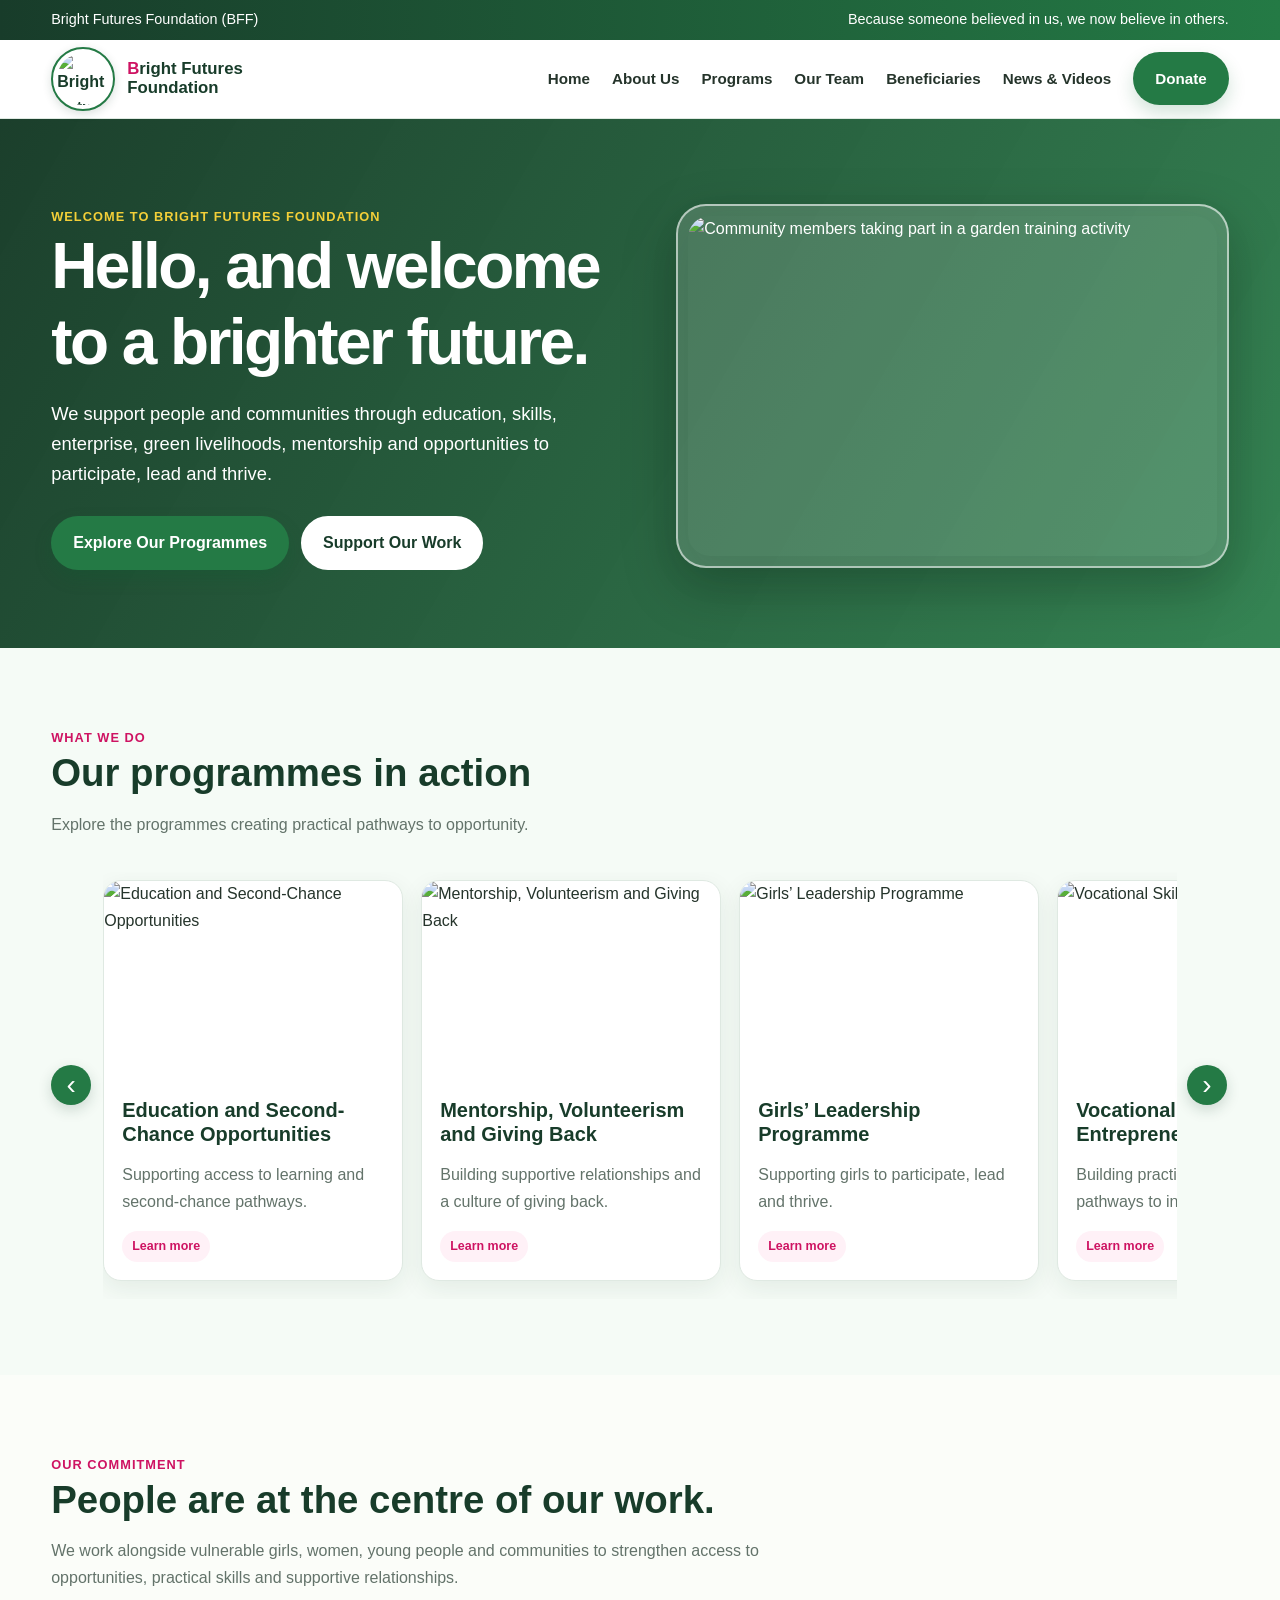
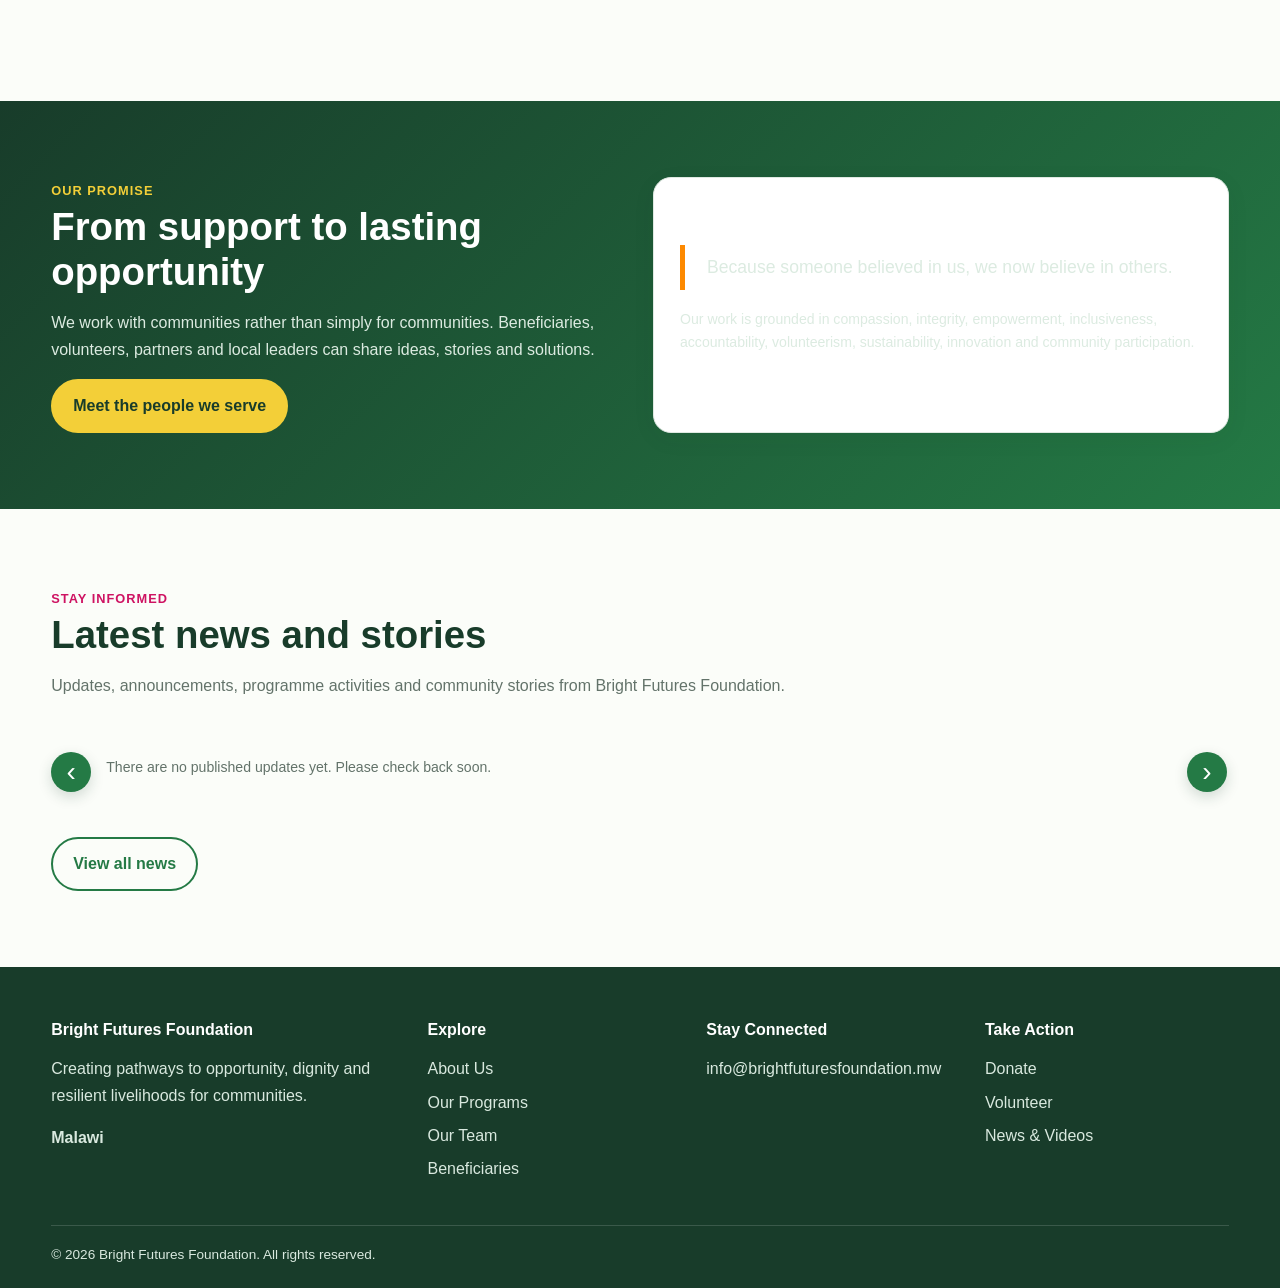
==== index.html @ 071303e1 "Add files via upload" ====
<!doctype html><html lang="en"><head><meta charset="utf-8"><meta name="viewport" content="width=device-width,initial-scale=1"><meta name="description" content="Bright Futures Foundation — community empowerment, education, green livelihoods and opportunity in Malawi."><title>Home | Bright Futures Foundation</title><link rel="stylesheet" href="style.css"></head><body><div class="topbar"><div class="container"><span>Bright Futures Foundation (BFF)</span><span>Because someone believed in us, we now believe in others.</span></div></div>
<header><div class="container nav">
<a class="brand" href="index.html"><img src="images/bff-logo.png" alt="Bright Futures Foundation logo"><span class="brand-name">Bright Futures<br>Foundation</span></a>
<button class="menu" aria-label="Open menu">☰</button>
<nav><ul>
<li><a href="index.html">Home</a></li><li><a href="about.html">About Us</a></li><li><a href="programs.html">Programs</a></li><li><a href="team.html">Our Team</a></li><li><a href="beneficiaries.html">Beneficiaries</a></li><li><a href="news-videos.html">News & Videos</a></li><li><a class="btn btn-primary" href="donate.html">Donate</a></li>
</ul></nav></div></header>
<main>
<section class="hero hero-welcome"><div class="container hero-grid"><div class="welcome-copy">
<span class="eyebrow">Welcome to Bright Futures Foundation</span>
<h1>Hello, and welcome to a brighter future.</h1>
<p class="lead">We support people and communities through education, skills, enterprise, green livelihoods, mentorship and opportunities to participate, lead and thrive.</p>
<div class="actions"><a class="btn btn-primary" href="programs.html">Explore Our Programmes</a><a class="btn btn-outline" href="donate.html">Support Our Work</a></div>
</div><div class="hero-image-wrap"><img src="images/community/community-garden-training.png" alt="Community members taking part in a garden training activity"></div></div></section>
<section class="programme-slider-section"><div class="container"><div class="section-head"><span class="eyebrow">What we do</span><h2>Our programmes in action</h2><p>Explore the programmes creating practical pathways to opportunity.</p></div>
<div class="slider-shell"><button class="slider-arrow prev" type="button" aria-label="Previous programmes">‹</button><div class="horizontal-slider programme-slider" id="home-programme-slider">
<article class="slide-card"><img loading="lazy" src="images/programmes/second-chance-education-programme.jpg" alt="Education and Second-Chance Opportunities"><div class="slide-card-copy"><h3>Education and Second-Chance Opportunities</h3><p>Supporting access to learning and second-chance pathways.</p><a class="tag" href="programs.html">Learn more</a></div></article>
<article class="slide-card"><img loading="lazy" src="images/programmes/mentorship-for-success-initiative.jpg" alt="Mentorship, Volunteerism and Giving Back"><div class="slide-card-copy"><h3>Mentorship, Volunteerism and Giving Back</h3><p>Building supportive relationships and a culture of giving back.</p><a class="tag" href="programs.html">Learn more</a></div></article>
<article class="slide-card"><img loading="lazy" src="images/programmes/girls-leadership-programme.jpg" alt="Girls’ Leadership Programme"><div class="slide-card-copy"><h3>Girls’ Leadership Programme</h3><p>Supporting girls to participate, lead and thrive.</p><a class="tag" href="programs.html">Learn more</a></div></article>
<article class="slide-card"><img loading="lazy" src="images/programmes/youth-entrepreneurship-programme.jpg" alt="Vocational Skills and Entrepreneurship"><div class="slide-card-copy"><h3>Vocational Skills and Entrepreneurship</h3><p>Building practical skills and pathways to income.</p><a class="tag" href="programs.html">Learn more</a></div></article>
<article class="slide-card"><img loading="lazy" src="images/programmes/vocational-skills-development.jpg" alt="Vocational Skills Development"><div class="slide-card-copy"><h3>Vocational Skills Development</h3><p>Connecting practical training with livelihood opportunities.</p><a class="tag" href="programs.html">Learn more</a></div></article>
<article class="slide-card"><img loading="lazy" src="images/programmes/financial-literacy-programme.jpg" alt="Economic Empowerment"><div class="slide-card-copy"><h3>Economic Empowerment</h3><p>Strengthening financial literacy and household resilience.</p><a class="tag" href="programs.html">Learn more</a></div></article>
<article class="slide-card"><img loading="lazy" src="images/programmes/agroecology-green-enterprise-programme.jpg" alt="Agroecology and Green Livelihoods"><div class="slide-card-copy"><h3>Agroecology and Green Livelihoods</h3><p>Promoting climate resilience and sustainable livelihoods.</p><a class="tag" href="programs.html">Learn more</a></div></article>
<article class="slide-card"><img loading="lazy" src="images/programmes/community-wellbeing-programme.jpg" alt="Community Wellbeing"><div class="slide-card-copy"><h3>Community Wellbeing</h3><p>Supporting stronger, healthier communities.</p><a class="tag" href="programs.html">Learn more</a></div></article>
<article class="slide-card"><img loading="lazy" src="images/programmes/environmental-conservation-initiative.jpg" alt="Environmental Conservation"><div class="slide-card-copy"><h3>Environmental Conservation</h3><p>Promoting environmental stewardship and conservation.</p><a class="tag" href="programs.html">Learn more</a></div></article>
<article class="slide-card"><img loading="lazy" src="images/programmes/volunteer-for-change-network.jpg" alt="Community Storytelling and Volunteerism"><div class="slide-card-copy"><h3>Community Storytelling and Volunteerism</h3><p>Encouraging people to share skills, stories and experience.</p><a class="tag" href="programs.html">Learn more</a></div></article>
</div><button class="slider-arrow next" type="button" aria-label="Next programmes">›</button></div></div></section>
<section><div class="container"><div class="section-head"><span class="eyebrow">Our commitment</span><h2>People are at the centre of our work.</h2><p>We work alongside vulnerable girls, women, young people and communities to strengthen access to opportunities, practical skills and supportive relationships.</p></div></div></section>
<section class="band"><div class="container grid-2"><div><span class="eyebrow">Our promise</span><h2>From support to lasting opportunity</h2><p>We work with communities rather than simply for communities. Beneficiaries, volunteers, partners and local leaders can share ideas, stories and solutions.</p><a class="btn btn-yellow" href="beneficiaries.html">Meet the people we serve</a></div><div class="card"><h3>Our commitment</h3><p class="quote">Because someone believed in us, we now believe in others.</p><p class="small">Our work is grounded in compassion, integrity, empowerment, inclusiveness, accountability, volunteerism, sustainability, innovation and community participation.</p></div></div></section>
<section><div class="container"><div class="section-head"><span class="eyebrow">Stay informed</span><h2>Latest news and stories</h2><p>Updates, announcements, programme activities and community stories from Bright Futures Foundation.</p></div><div class="slider-shell"><button class="slider-arrow prev" type="button" aria-label="Previous news">‹</button><div id="home-news-list" class="horizontal-slider news-slider" aria-live="polite"><p class="small">There are no published updates yet. Please check back soon.</p></div><button class="slider-arrow next" type="button" aria-label="Next news">›</button></div><div class="actions"><a class="btn btn-outline" href="news-videos.html">View all news</a></div></div></section>
</main>
<footer class="footer"><div class="container footer-grid">
<div><h3>Bright Futures Foundation</h3><p>Creating pathways to opportunity, dignity and resilient livelihoods for communities.</p><p><strong>Malawi</strong></p></div>
<div><h3>Explore</h3><a href="about.html">About Us</a><a href="programs.html">Our Programs</a><a href="team.html">Our Team</a><a href="beneficiaries.html">Beneficiaries</a></div>
<div><h3>Stay Connected</h3><a href="mailto:info@brightfuturesfoundation.mw">info@brightfuturesfoundation.mw</a></div>
<div><h3>Take Action</h3><a href="donate.html">Donate</a><a href="donate.html#volunteer">Volunteer</a><a href="news-videos.html">News & Videos</a></div>
</div><div class="container footer-bottom"><span>© <span id="year"></span> Bright Futures Foundation. All rights reserved.</span><span></span></div></footer>
<script src="content/news.js"></script><script src="script.js"></script></body></html>
---- style.css ----
:root{
  --pink:#ce1362; --pink-dark:#9d104b; --orange:#fd8900; --green:#247a45; --green-dark:#183c2a; --green-soft:#eaf6ed;
  --yellow:#f3cf38; --brown:#8b5a2b; --cream:#fbfdf9; --text:#25342b;
  --muted:#63736a; --white:#fff; --border:#dfe9e2; --shadow:0 14px 40px rgba(24,60,42,.10);
  --radius:18px; --max:1180px;
}
*{box-sizing:border-box} html{scroll-behavior:smooth}
body{margin:0;font-family:Arial,Helvetica,sans-serif;color:var(--text);background:var(--cream);line-height:1.65}
a{color:inherit;text-decoration:none} img{max-width:100%;display:block}
.container{width:min(var(--max),92%);margin:auto}
.topbar{background:var(--green-dark);color:#fff;font-size:.9rem}
.topbar .container{display:flex;justify-content:space-between;gap:20px;padding:8px 0}
header{background:#fff;position:sticky;top:0;z-index:50;border-bottom:1px solid var(--border)}
.nav{min-height:78px;display:flex;align-items:center;justify-content:space-between;gap:24px}
.brand{display:flex;align-items:center;gap:12px;font-weight:800;color:var(--green-dark)}
.brand img{display:block;width:64px;height:64px;min-width:64px;object-fit:contain;flex:0 0 64px;padding:4px;background:#fff;border:2px solid var(--green);border-radius:50%;box-shadow:0 3px 10px rgba(24,60,42,.16)}.brand-name{display:block;color:var(--green-dark);font-size:1.05rem;line-height:1.1}.brand span{font-size:1.05rem;line-height:1.1}
nav ul{display:flex;gap:22px;list-style:none;margin:0;padding:0;align-items:center}
nav a{font-weight:700;font-size:.95rem} nav a:hover,nav a.active{color:var(--green)}
.btn{display:inline-block;padding:12px 20px;border-radius:999px;font-weight:800;border:2px solid transparent;cursor:pointer}
.btn-primary{background:var(--green);color:#fff}.btn-primary:hover{background:var(--green-dark)}
.btn-yellow{background:var(--yellow);color:var(--green-dark)}.btn-outline{border-color:var(--green);color:var(--green)}
.menu{display:none;background:none;border:0;font-size:1.8rem}
.hero{padding:74px 0 66px;background:linear-gradient(120deg,#f5fbf6 0%,#eaf6ed 100%)}
.hero-grid{display:grid;grid-template-columns:1.02fr .98fr;align-items:center;gap:50px}
.eyebrow{display:inline-block;color:var(--green);font-weight:800;letter-spacing:.08em;text-transform:uppercase;font-size:.8rem}
h1,h2,h3{font-family:Arial,Helvetica,sans-serif;color:var(--green-dark);line-height:1.18;margin:0 0 16px}
h1{font-size:clamp(2.4rem,5vw,4.5rem);letter-spacing:-.04em} h2{font-size:clamp(1.8rem,3vw,2.7rem)} h3{font-size:1.25rem}
.lead{font-size:1.15rem;color:var(--muted);max-width:650px}.hero img{border-radius:28px;box-shadow:var(--shadow)}
.actions{display:flex;gap:12px;flex-wrap:wrap;margin-top:26px}
section{padding:76px 0}.section-head{max-width:760px;margin-bottom:34px}.section-head p{color:var(--muted)}
.grid-3{display:grid;grid-template-columns:repeat(3,1fr);gap:22px}.grid-2{display:grid;grid-template-columns:repeat(2,1fr);gap:26px}
.card{background:#fff;border:1px solid var(--border);border-radius:var(--radius);padding:26px;box-shadow:0 6px 24px rgba(24,60,42,.05)}
.card:hover{transform:translateY(-3px);transition:.2s;box-shadow:var(--shadow)}
.icon{width:48px;height:48px;border-radius:14px;background:var(--green-soft);display:grid;place-items:center;color:var(--green);font-weight:900;margin-bottom:16px}
.band{background:var(--green-dark);color:#fff}.band h2,.band h3{color:#fff}.band p{color:#dcebe1}
.stats{display:grid;grid-template-columns:repeat(4,1fr);gap:14px;margin-top:28px}.stat{background:#fff;color:var(--green-dark);padding:24px;border-radius:16px;text-align:center}.stat strong{display:block;font-size:2rem;color:var(--green)}
.program-list{display:grid;grid-template-columns:repeat(2,1fr);gap:18px}.program{display:flex;gap:18px;align-items:flex-start}
.tag{display:inline-block;background:#f4f7f3;color:var(--green);padding:5px 10px;border-radius:999px;font-size:.78rem;font-weight:800}
.page-hero{padding:58px 0;background:var(--green-soft);border-bottom:1px solid var(--border)}
.page-hero h1{font-size:clamp(2.2rem,4vw,3.5rem)}
.profile img{aspect-ratio:1/1;object-fit:cover;border-radius:16px;background:var(--green-soft)}
.profile{text-align:center}.profile p{color:var(--muted);margin:.2rem 0}
.news img{aspect-ratio:16/9;object-fit:cover;border-radius:14px;margin-bottom:18px}
.beneficiary{display:grid;grid-template-columns:150px 1fr;gap:20px;align-items:center}.beneficiary img{width:150px;height:150px;object-fit:cover;border-radius:50%;background:var(--green-soft)}
.quote{border-left:5px solid var(--yellow);padding:8px 0 8px 22px;font-size:1.1rem}
form{display:grid;gap:15px} label{font-weight:800;font-size:.9rem} input,textarea,select{width:100%;padding:13px 14px;border:1px solid #cfdcd2;border-radius:10px;background:#fff;font:inherit}textarea{min-height:140px;resize:vertical}
.footer{background:#102b1d;color:#d9e9df;padding:54px 0 22px}.footer h3{color:#fff;font-size:1rem}.footer-grid{display:grid;grid-template-columns:1.4fr 1fr 1fr 1fr;gap:35px}.footer a{display:block;margin:7px 0;color:#d9e9df}.footer-bottom{border-top:1px solid rgba(255,255,255,.15);margin-top:35px;padding-top:18px;font-size:.85rem;display:flex;justify-content:space-between;gap:15px}
.notice{background:#fff9dc;border-left:5px solid var(--yellow);padding:18px;border-radius:12px}
.video{aspect-ratio:16/9;background:#102b1d;border-radius:18px;display:grid;place-items:center;color:#fff;font-weight:800;font-size:1.1rem}
.amounts{display:flex;gap:10px;flex-wrap:wrap}.amount{border:1px solid var(--border);background:#fff;padding:10px 15px;border-radius:10px;font-weight:800;cursor:pointer}.amount.selected{background:var(--green);color:#fff}
.checks{display:grid;grid-template-columns:repeat(2,1fr);gap:10px}.checks label{font-weight:600}
.small{font-size:.88rem;color:var(--muted)}
@media(max-width:900px){nav ul{display:none}.menu{display:block}.hero-grid,.grid-3,.grid-2,.program-list,.footer-grid{grid-template-columns:1fr}.stats{grid-template-columns:repeat(2,1fr)}.nav{min-height:70px}.mobile-open nav ul{display:flex;position:absolute;left:0;right:0;top:70px;background:#fff;padding:18px 4%;flex-direction:column;align-items:flex-start;border-bottom:1px solid var(--border)}}
@media(max-width:560px){.topbar .container{display:block;text-align:center}.stats{grid-template-columns:1fr 1fr}.beneficiary{grid-template-columns:1fr;text-align:center}.beneficiary img{margin:auto}.footer-bottom{display:block}}

/* BFF BRAND SYSTEM — colors taken from the  logo */
.topbar{background:linear-gradient(90deg,var(--green-dark),var(--green));}
.brand span:first-letter{color:var(--pink)}
.brand:after{content:none}
.btn-primary{background:var(--green);box-shadow:0 8px 18px rgba(2,102,42,.18)}
.btn-primary:hover{background:var(--green-dark)}
.btn-yellow{background:var(--yellow);border-color:var(--yellow)}
.btn-yellow:hover{background:#e5d600}
.btn-pink{background:var(--pink);color:#fff}
.btn-pink:hover{background:var(--pink-dark)}
.btn-outline{border-color:var(--green);color:var(--green)}
.btn-outline:hover{background:var(--green-soft)}
.hero{background:
  radial-gradient(circle at 92% 15%,rgba(253,137,0,.20),transparent 16%),
  radial-gradient(circle at 12% 90%,rgba(206,19,98,.12),transparent 22%),
  linear-gradient(120deg,#fff 0%,var(--green-soft) 100%)}
.eyebrow{color:var(--pink)}
.icon{background:var(--green-soft);color:var(--green);border-bottom:4px solid var(--yellow)}
.card:nth-child(3n+2) .icon{border-bottom-color:var(--pink)}
.card:nth-child(3n) .icon{border-bottom-color:var(--orange)}
.tag{background:#fff1f7;color:var(--pink)}
.band{background:linear-gradient(135deg,var(--green-dark),var(--green))}
.band .eyebrow{color:var(--yellow)}
.stat strong{color:var(--pink)}
.quote{border-left-color:var(--orange)}
.notice{border-left-color:var(--yellow)}
.page-hero{background:
  radial-gradient(circle at 85% 20%,rgba(206,19,98,.12),transparent 18%),
  linear-gradient(120deg,var(--green-soft),#fff)}
.footer{background:var(--green-dark)}
.footer a:hover{color:var(--yellow)}
input:focus,textarea:focus,select:focus{outline:3px solid rgba(253,137,0,.20);border-color:var(--orange)}
.amount.selected{background:var(--pink);border-color:var(--pink)}
.video{background:linear-gradient(135deg,var(--green-dark),var(--green));border:3px solid rgba(247,230,0,.35)}

.brand-name{font-size:1.05rem;line-height:1.1;font-weight:800;color:var(--green-dark)}
.profile img{width:100%;max-height:330px;object-fit:cover}
.email-form{max-width:100%}
.email-form .small{margin:0}

/* Programme image gallery and visible logo */
.programme-photo{overflow:hidden;padding:0}.programme-photo img{width:100%;height:220px;object-fit:cover;border-radius:16px 16px 0 0}.programme-photo h3{padding:0 20px 18px;margin:16px 0 0}.programme-gallery{align-items:stretch}

/* Homepage welcome banner and sliding programme/news galleries */
.hero-welcome{padding:84px 0 78px;min-height:520px;background:linear-gradient(120deg,rgba(18,55,35,.96),rgba(36,122,69,.92)),url('images/community/community-garden-training.png') center/cover;color:#fff}
.hero-welcome h1,.hero-welcome .lead{color:#fff}.hero-welcome .eyebrow{color:#f3cf38}.hero-welcome .hero-image-wrap{padding:10px;background:rgba(255,255,255,.16);border:2px solid rgba(255,255,255,.6);border-radius:30px;box-shadow:0 20px 55px rgba(0,0,0,.22)}.hero-welcome .hero-image-wrap img{width:100%;height:340px;object-fit:cover;border-radius:22px}.hero-welcome .btn-outline{background:#fff;border-color:#fff;color:var(--green-dark)}
.programme-slider-section{background:#f5fbf6}.slider-shell{display:grid;grid-template-columns:42px minmax(0,1fr) 42px;align-items:center;gap:10px}.horizontal-slider{display:flex;gap:18px;overflow-x:auto;scroll-snap-type:x mandatory;scroll-behavior:smooth;padding:8px 3px 18px;scrollbar-width:thin}.horizontal-slider>.slide-card{flex:0 0 min(300px,82vw);scroll-snap-align:start}.slide-card{background:#fff;border:1px solid var(--border);border-radius:18px;overflow:hidden;box-shadow:0 8px 24px rgba(24,60,42,.08)}.slide-card>img{width:100%;height:190px;object-fit:cover}.slide-card-copy{padding:18px}.slide-card-copy h3{margin:10px 0}.slide-card-copy p{color:var(--muted)}.slider-arrow{width:40px;height:40px;border:0;border-radius:50%;background:var(--green);color:#fff;font-size:28px;line-height:1;cursor:pointer;box-shadow:0 5px 14px rgba(24,60,42,.18)}.slider-arrow:hover{background:var(--pink)}.news-slider .slide-card{flex-basis:min(340px,84vw)}.program-list .program{display:flex;align-items:stretch;gap:0;overflow:hidden;padding:0}.program-thumb{width:190px;min-width:190px;object-fit:cover;min-height:100%;}.program-copy{padding:24px;flex:1}.team-email{font-size:.82rem;overflow-wrap:anywhere}.team-email a{color:var(--green);font-weight:700}.team-email a:hover{color:var(--pink)}
@media(max-width:700px){.hero-welcome{padding:56px 0}.hero-welcome .hero-image-wrap img{height:230px}.slider-shell{grid-template-columns:30px minmax(0,1fr) 30px;gap:5px}.slider-arrow{width:30px;height:30px;font-size:22px}.program-list .program{display:block}.program-thumb{width:100%;height:190px;min-height:0}.program-copy{padding:20px}}
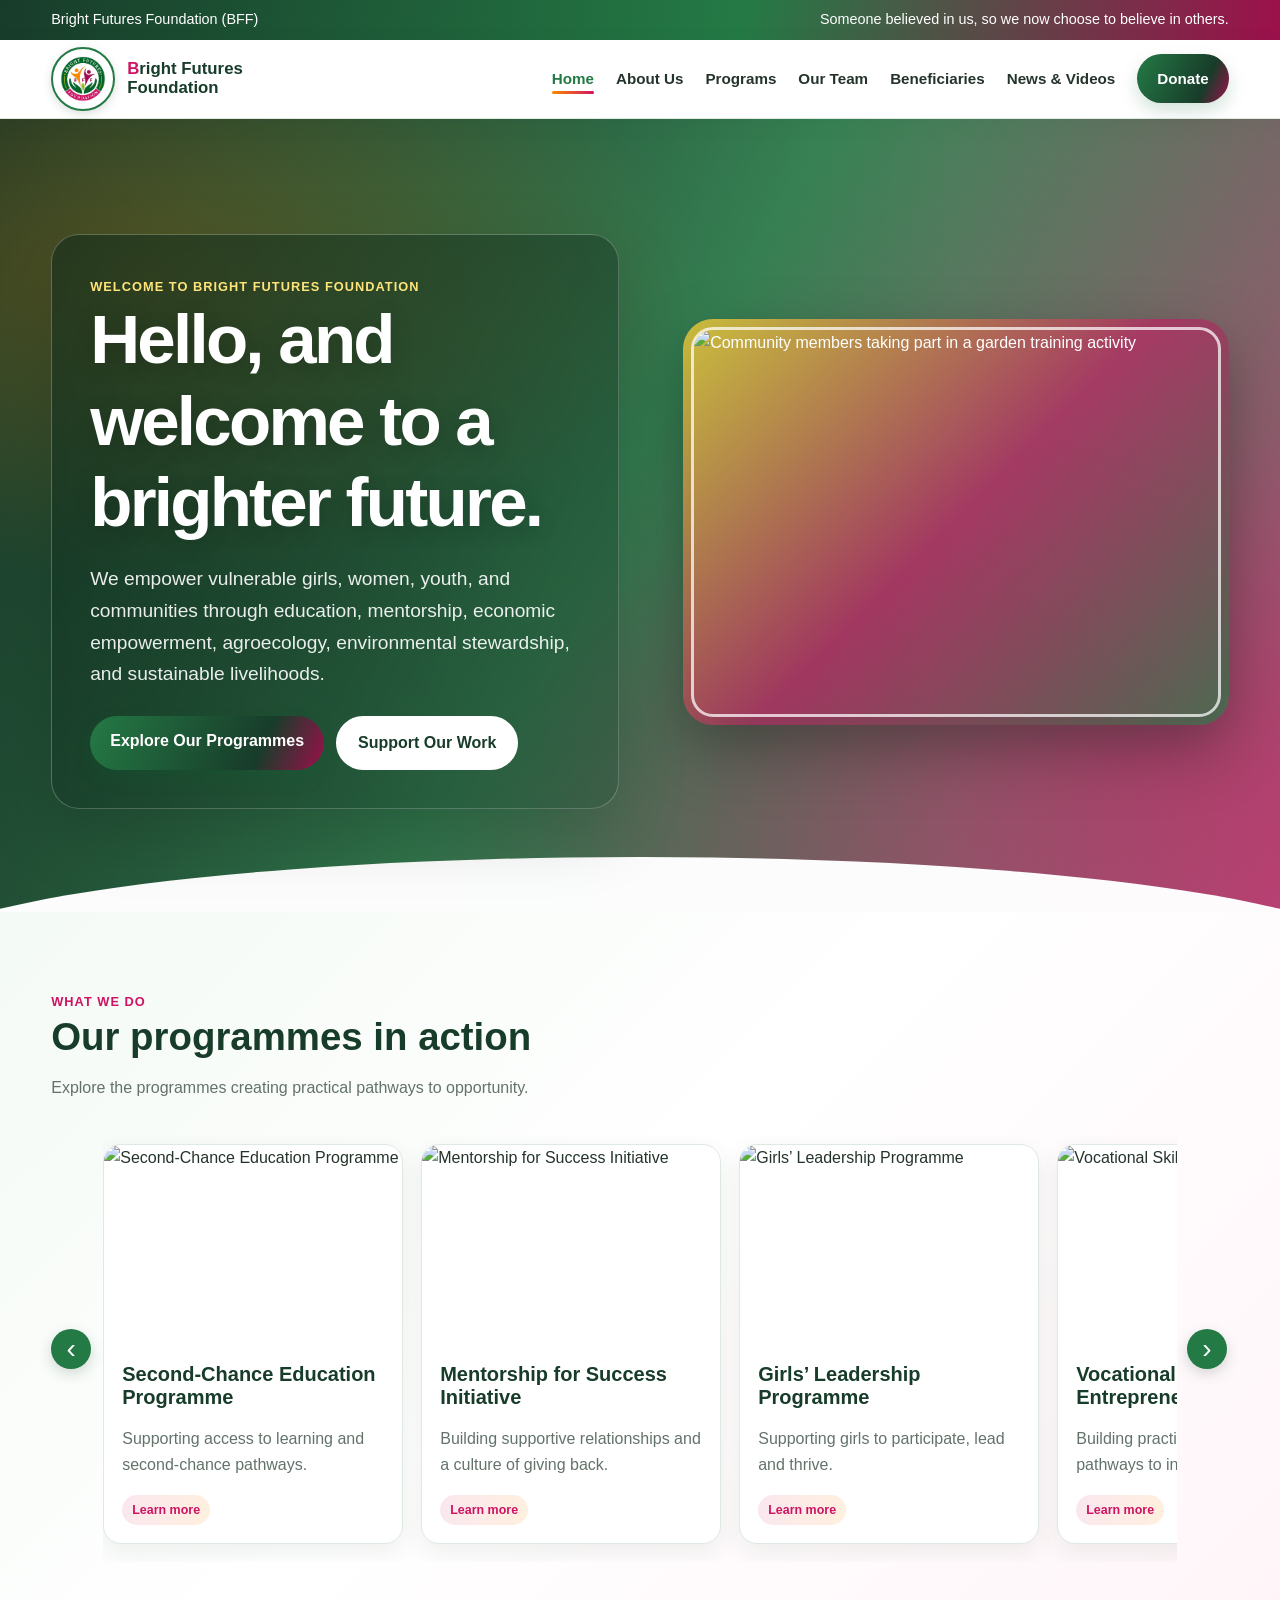
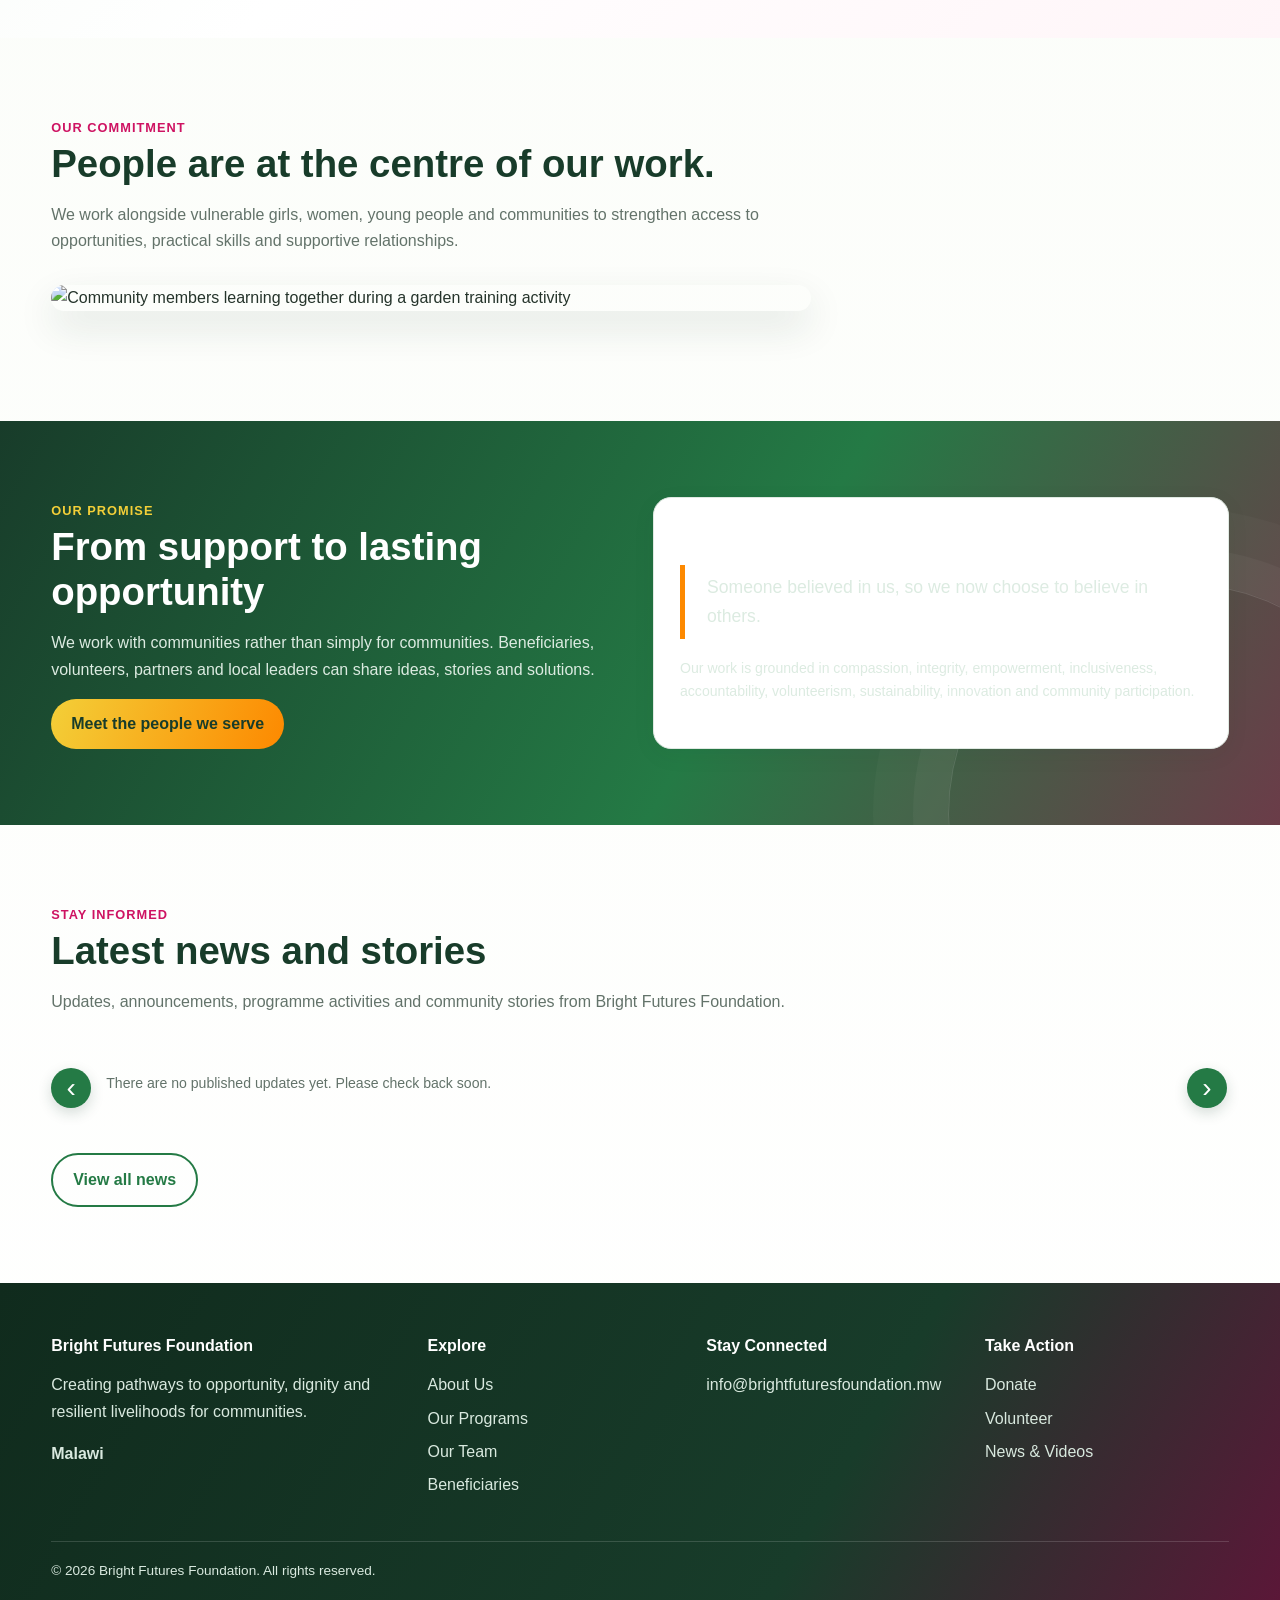
==== commit f7547d58: "Add files via upload" ====
--- a/index.html
+++ b/index.html
@@ -1,6 +1,6 @@
-<!doctype html><html lang="en"><head><meta charset="utf-8"><meta name="viewport" content="width=device-width,initial-scale=1"><meta name="description" content="Bright Futures Foundation — community empowerment, education, green livelihoods and opportunity in Malawi."><title>Home | Bright Futures Foundation</title><link rel="stylesheet" href="style.css"></head><body><div class="topbar"><div class="container"><span>Bright Futures Foundation (BFF)</span><span>Because someone believed in us, we now believe in others.</span></div></div>
+<!doctype html><html lang="en"><head><meta charset="utf-8"><meta name="viewport" content="width=device-width,initial-scale=1"><meta name="description" content="Bright Futures Foundation — community empowerment, education, green livelihoods and opportunity in Malawi."><title>Home | Bright Futures Foundation</title><link rel="stylesheet" href="style.css"></head><body><div class="topbar"><div class="container"><span>Bright Futures Foundation (BFF)</span><span>Someone believed in us, so we now choose to believe in others.</span></div></div>
 <header><div class="container nav">
-<a class="brand" href="index.html"><img src="images/bff-logo.png" alt="Bright Futures Foundation logo"><span class="brand-name">Bright Futures<br>Foundation</span></a>
+<a class="brand" href="index.html"><img src="images/bff-logo.png" alt="Bright Futures Foundation official logo"><span class="brand-name">Bright Futures<br>Foundation</span></a>
 <button class="menu" aria-label="Open menu">☰</button>
 <nav><ul>
 <li><a href="index.html">Home</a></li><li><a href="about.html">About Us</a></li><li><a href="programs.html">Programs</a></li><li><a href="team.html">Our Team</a></li><li><a href="beneficiaries.html">Beneficiaries</a></li><li><a href="news-videos.html">News & Videos</a></li><li><a class="btn btn-primary" href="donate.html">Donate</a></li>
@@ -9,13 +9,13 @@
 <section class="hero hero-welcome"><div class="container hero-grid"><div class="welcome-copy">
 <span class="eyebrow">Welcome to Bright Futures Foundation</span>
 <h1>Hello, and welcome to a brighter future.</h1>
-<p class="lead">We support people and communities through education, skills, enterprise, green livelihoods, mentorship and opportunities to participate, lead and thrive.</p>
+<p class="lead">We empower vulnerable girls, women, youth, and communities through education, mentorship, economic empowerment, agroecology, environmental stewardship, and sustainable livelihoods.</p>
 <div class="actions"><a class="btn btn-primary" href="programs.html">Explore Our Programmes</a><a class="btn btn-outline" href="donate.html">Support Our Work</a></div>
 </div><div class="hero-image-wrap"><img src="images/community/community-garden-training.png" alt="Community members taking part in a garden training activity"></div></div></section>
 <section class="programme-slider-section"><div class="container"><div class="section-head"><span class="eyebrow">What we do</span><h2>Our programmes in action</h2><p>Explore the programmes creating practical pathways to opportunity.</p></div>
 <div class="slider-shell"><button class="slider-arrow prev" type="button" aria-label="Previous programmes">‹</button><div class="horizontal-slider programme-slider" id="home-programme-slider">
-<article class="slide-card"><img loading="lazy" src="images/programmes/second-chance-education-programme.jpg" alt="Education and Second-Chance Opportunities"><div class="slide-card-copy"><h3>Education and Second-Chance Opportunities</h3><p>Supporting access to learning and second-chance pathways.</p><a class="tag" href="programs.html">Learn more</a></div></article>
-<article class="slide-card"><img loading="lazy" src="images/programmes/mentorship-for-success-initiative.jpg" alt="Mentorship, Volunteerism and Giving Back"><div class="slide-card-copy"><h3>Mentorship, Volunteerism and Giving Back</h3><p>Building supportive relationships and a culture of giving back.</p><a class="tag" href="programs.html">Learn more</a></div></article>
+<article class="slide-card"><img loading="lazy" src="images/programmes/second-chance-education-programme.jpg" alt="Second-Chance Education Programme"><div class="slide-card-copy"><h3>Second-Chance Education Programme</h3><p>Supporting access to learning and second-chance pathways.</p><a class="tag" href="programs.html">Learn more</a></div></article>
+<article class="slide-card"><img loading="lazy" src="images/programmes/mentorship-for-success-initiative.jpg" alt="Mentorship for Success Initiative"><div class="slide-card-copy"><h3>Mentorship for Success Initiative</h3><p>Building supportive relationships and a culture of giving back.</p><a class="tag" href="programs.html">Learn more</a></div></article>
 <article class="slide-card"><img loading="lazy" src="images/programmes/girls-leadership-programme.jpg" alt="Girls’ Leadership Programme"><div class="slide-card-copy"><h3>Girls’ Leadership Programme</h3><p>Supporting girls to participate, lead and thrive.</p><a class="tag" href="programs.html">Learn more</a></div></article>
 <article class="slide-card"><img loading="lazy" src="images/programmes/youth-entrepreneurship-programme.jpg" alt="Vocational Skills and Entrepreneurship"><div class="slide-card-copy"><h3>Vocational Skills and Entrepreneurship</h3><p>Building practical skills and pathways to income.</p><a class="tag" href="programs.html">Learn more</a></div></article>
 <article class="slide-card"><img loading="lazy" src="images/programmes/vocational-skills-development.jpg" alt="Vocational Skills Development"><div class="slide-card-copy"><h3>Vocational Skills Development</h3><p>Connecting practical training with livelihood opportunities.</p><a class="tag" href="programs.html">Learn more</a></div></article>
@@ -25,8 +25,8 @@
 <article class="slide-card"><img loading="lazy" src="images/programmes/environmental-conservation-initiative.jpg" alt="Environmental Conservation"><div class="slide-card-copy"><h3>Environmental Conservation</h3><p>Promoting environmental stewardship and conservation.</p><a class="tag" href="programs.html">Learn more</a></div></article>
 <article class="slide-card"><img loading="lazy" src="images/programmes/volunteer-for-change-network.jpg" alt="Community Storytelling and Volunteerism"><div class="slide-card-copy"><h3>Community Storytelling and Volunteerism</h3><p>Encouraging people to share skills, stories and experience.</p><a class="tag" href="programs.html">Learn more</a></div></article>
 </div><button class="slider-arrow next" type="button" aria-label="Next programmes">›</button></div></div></section>
-<section><div class="container"><div class="section-head"><span class="eyebrow">Our commitment</span><h2>People are at the centre of our work.</h2><p>We work alongside vulnerable girls, women, young people and communities to strengthen access to opportunities, practical skills and supportive relationships.</p></div></div></section>
-<section class="band"><div class="container grid-2"><div><span class="eyebrow">Our promise</span><h2>From support to lasting opportunity</h2><p>We work with communities rather than simply for communities. Beneficiaries, volunteers, partners and local leaders can share ideas, stories and solutions.</p><a class="btn btn-yellow" href="beneficiaries.html">Meet the people we serve</a></div><div class="card"><h3>Our commitment</h3><p class="quote">Because someone believed in us, we now believe in others.</p><p class="small">Our work is grounded in compassion, integrity, empowerment, inclusiveness, accountability, volunteerism, sustainability, innovation and community participation.</p></div></div></section>
+<section><div class="container"><div class="section-head"><span class="eyebrow">Our commitment</span><h2>People are at the centre of our work.</h2><p>We work alongside vulnerable girls, women, young people and communities to strengthen access to opportunities, practical skills and supportive relationships.</p><img class="section-photo" src="images/community/community-garden-training.png" loading="lazy" alt="Community members learning together during a garden training activity"></div></div></section>
+<section class="band"><div class="container grid-2"><div><span class="eyebrow">Our promise</span><h2>From support to lasting opportunity</h2><p>We work with communities rather than simply for communities. Beneficiaries, volunteers, partners and local leaders can share ideas, stories and solutions.</p><a class="btn btn-yellow" href="beneficiaries.html">Meet the people we serve</a></div><div class="card"><h3>Our commitment</h3><p class="quote">Someone believed in us, so we now choose to believe in others.</p><p class="small">Our work is grounded in compassion, integrity, empowerment, inclusiveness, accountability, volunteerism, sustainability, innovation and community participation.</p></div></div></section>
 <section><div class="container"><div class="section-head"><span class="eyebrow">Stay informed</span><h2>Latest news and stories</h2><p>Updates, announcements, programme activities and community stories from Bright Futures Foundation.</p></div><div class="slider-shell"><button class="slider-arrow prev" type="button" aria-label="Previous news">‹</button><div id="home-news-list" class="horizontal-slider news-slider" aria-live="polite"><p class="small">There are no published updates yet. Please check back soon.</p></div><button class="slider-arrow next" type="button" aria-label="Next news">›</button></div><div class="actions"><a class="btn btn-outline" href="news-videos.html">View all news</a></div></div></section>
 </main>
 <footer class="footer"><div class="container footer-grid">
--- a/style.css
+++ b/style.css
@@ -102,3 +102,65 @@
 .hero-welcome h1,.hero-welcome .lead{color:#fff}.hero-welcome .eyebrow{color:#f3cf38}.hero-welcome .hero-image-wrap{padding:10px;background:rgba(255,255,255,.16);border:2px solid rgba(255,255,255,.6);border-radius:30px;box-shadow:0 20px 55px rgba(0,0,0,.22)}.hero-welcome .hero-image-wrap img{width:100%;height:340px;object-fit:cover;border-radius:22px}.hero-welcome .btn-outline{background:#fff;border-color:#fff;color:var(--green-dark)}
 .programme-slider-section{background:#f5fbf6}.slider-shell{display:grid;grid-template-columns:42px minmax(0,1fr) 42px;align-items:center;gap:10px}.horizontal-slider{display:flex;gap:18px;overflow-x:auto;scroll-snap-type:x mandatory;scroll-behavior:smooth;padding:8px 3px 18px;scrollbar-width:thin}.horizontal-slider>.slide-card{flex:0 0 min(300px,82vw);scroll-snap-align:start}.slide-card{background:#fff;border:1px solid var(--border);border-radius:18px;overflow:hidden;box-shadow:0 8px 24px rgba(24,60,42,.08)}.slide-card>img{width:100%;height:190px;object-fit:cover}.slide-card-copy{padding:18px}.slide-card-copy h3{margin:10px 0}.slide-card-copy p{color:var(--muted)}.slider-arrow{width:40px;height:40px;border:0;border-radius:50%;background:var(--green);color:#fff;font-size:28px;line-height:1;cursor:pointer;box-shadow:0 5px 14px rgba(24,60,42,.18)}.slider-arrow:hover{background:var(--pink)}.news-slider .slide-card{flex-basis:min(340px,84vw)}.program-list .program{display:flex;align-items:stretch;gap:0;overflow:hidden;padding:0}.program-thumb{width:190px;min-width:190px;object-fit:cover;min-height:100%;}.program-copy{padding:24px;flex:1}.team-email{font-size:.82rem;overflow-wrap:anywhere}.team-email a{color:var(--green);font-weight:700}.team-email a:hover{color:var(--pink)}
 @media(max-width:700px){.hero-welcome{padding:56px 0}.hero-welcome .hero-image-wrap img{height:230px}.slider-shell{grid-template-columns:30px minmax(0,1fr) 30px;gap:5px}.slider-arrow{width:30px;height:30px;font-size:22px}.program-list .program{display:block}.program-thumb{width:100%;height:190px;min-height:0}.program-copy{padding:20px}}
+
+/* ===== Refined BFF visual experience ===== */
+:root{
+  --brand-gradient:linear-gradient(120deg,rgba(24,60,42,.97) 0%,rgba(36,122,69,.90) 48%,rgba(157,16,75,.76) 100%);
+  --soft-brand-gradient:linear-gradient(135deg,rgba(36,122,69,.10),rgba(206,19,98,.08),rgba(253,137,0,.10));
+  --motion:cubic-bezier(.2,.75,.25,1);
+}
+body{background:linear-gradient(180deg,#fff 0%,#fbfdf9 42%,#fff 100%)}
+.topbar{background:linear-gradient(100deg,#183c2a 0%,#247a45 58%,#9d104b 100%)}
+header{backdrop-filter:blur(14px);background:rgba(255,255,255,.94);box-shadow:0 5px 24px rgba(24,60,42,.055)}
+.brand img{transition:transform .35s var(--motion),box-shadow .35s var(--motion)}
+.brand:hover img{transform:rotate(-4deg) scale(1.05);box-shadow:0 8px 22px rgba(24,60,42,.22)}
+nav a{position:relative;transition:color .25s ease,transform .25s ease}
+nav a:not(.btn):after{content:"";position:absolute;left:0;right:100%;bottom:-7px;height:3px;border-radius:4px;background:linear-gradient(90deg,var(--orange),var(--pink));transition:right .28s var(--motion)}
+nav a:not(.btn):hover:after,nav a.active:after{right:0}
+nav a:hover{transform:translateY(-2px)}
+.btn,.slider-arrow,.amount,.menu{transition:transform .22s var(--motion),box-shadow .22s ease,background .22s ease,color .22s ease}
+.btn:hover{transform:translateY(-3px);box-shadow:0 12px 25px rgba(24,60,42,.18)}
+.btn:active,.slider-arrow:active,.amount:active{transform:scale(.96)}
+.btn-primary{background:linear-gradient(115deg,#247a45,#183c2a 72%,#9d104b);border:0}
+.btn-yellow{background:linear-gradient(110deg,#f3cf38,#fd8900);border:0}
+.btn-pink{background:linear-gradient(110deg,#ce1362,#9d104b)}
+.hero-welcome{position:relative;isolation:isolate;overflow:hidden;padding:clamp(76px,9vw,124px) 0 clamp(72px,8vw,110px);min-height:600px;background:var(--brand-gradient),url('images/community/community-garden-training.png') center 44%/cover no-repeat}
+.hero-welcome:before{content:"";position:absolute;z-index:-1;inset:0;background:radial-gradient(ellipse at 12% 20%,rgba(253,137,0,.24),transparent 34%),radial-gradient(ellipse at 88% 82%,rgba(206,19,98,.30),transparent 38%),linear-gradient(90deg,rgba(13,38,25,.38),transparent 75%)}
+.hero-welcome:after{content:"";position:absolute;z-index:-1;left:-8%;right:-8%;bottom:-95px;height:150px;background:#fff;border-radius:50% 50% 0 0/70% 70% 0 0;opacity:.98}
+.hero-welcome .hero-grid{position:relative;z-index:1;gap:clamp(28px,5vw,70px)}
+.hero-welcome .welcome-copy{max-width:680px;padding:clamp(24px,3vw,38px);border:1px solid rgba(255,255,255,.24);border-radius:28px;background:linear-gradient(135deg,rgba(14,42,27,.58),rgba(24,60,42,.28));box-shadow:0 24px 70px rgba(0,0,0,.16);backdrop-filter:blur(7px)}
+.hero-welcome h1{font-size:clamp(2.7rem,5.4vw,5rem);text-wrap:balance;text-shadow:0 4px 22px rgba(0,0,0,.2)}
+.hero-welcome .lead{color:rgba(255,255,255,.91);font-size:clamp(1.04rem,1.5vw,1.2rem)}
+.hero-welcome .eyebrow{color:#ffe47a}
+.hero-welcome .hero-image-wrap{padding:8px;background:linear-gradient(135deg,rgba(243,207,56,.8),rgba(206,19,98,.55),rgba(36,122,69,.7));border:0;border-radius:30px;box-shadow:0 26px 65px rgba(0,0,0,.28);transform:rotate(1.2deg);transition:transform .5s var(--motion)}
+.hero-welcome .hero-image-wrap:hover{transform:rotate(0) translateY(-5px)}
+.hero-welcome .hero-image-wrap img{height:clamp(260px,34vw,390px);border:3px solid rgba(255,255,255,.72);object-fit:cover}
+.hero-welcome .btn-outline{color:var(--green-dark);background:#fff;border-color:#fff}
+.page-hero{position:relative;isolation:isolate;overflow:hidden;background:linear-gradient(105deg,rgba(234,246,237,.96),rgba(255,255,255,.91) 58%,rgba(255,241,247,.88)),url('images/community/community-garden-training.png') right 42%/cover no-repeat;border:0}
+.page-hero:after{content:"";position:absolute;z-index:-1;right:-80px;top:-150px;width:430px;height:430px;border-radius:50%;background:linear-gradient(135deg,rgba(253,137,0,.17),rgba(206,19,98,.16),rgba(36,122,69,.16));filter:blur(2px)}
+section:not(.hero-welcome){position:relative}
+section:not(.hero-welcome) .section-photo{width:100%;max-height:300px;object-fit:cover;border-radius:26px;margin-top:30px;box-shadow:0 16px 38px rgba(24,60,42,.12)}
+.programme-slider-section{background:linear-gradient(135deg,#f4faf5 0%,#fff 48%,#fff5f8 100%)}
+.horizontal-slider{scrollbar-color:rgba(36,122,69,.5) transparent;scrollbar-width:thin}
+.slide-card,.card{transition:transform .35s var(--motion),box-shadow .35s ease,border-color .35s ease}
+.slide-card:hover,.card:hover{transform:translateY(-7px);box-shadow:0 18px 42px rgba(24,60,42,.14);border-color:rgba(36,122,69,.25)}
+.slide-card>img,.programme-photo img,.program-thumb,.news img{transition:transform .55s var(--motion),filter .4s ease}
+.slide-card:hover>img,.programme-photo:hover img,.program:hover .program-thumb,.news:hover img{transform:scale(1.045);filter:saturate(1.08)}
+.slide-card{overflow:hidden}
+.program-list .program{border-radius:20px}
+.program-copy h2{font-size:clamp(1.2rem,2vw,1.55rem)}
+.icon{background:linear-gradient(135deg,rgba(36,122,69,.13),rgba(206,19,98,.10),rgba(253,137,0,.13));border:0}
+.tag{background:linear-gradient(100deg,rgba(206,19,98,.10),rgba(253,137,0,.13));transition:background .25s ease,color .25s ease}
+a.tag:hover{background:linear-gradient(100deg,var(--pink),var(--green));color:#fff}
+.band{background:linear-gradient(120deg,#183c2a 0%,#247a45 58%,#9d104b 130%);position:relative;overflow:hidden}
+.band:after{content:"";position:absolute;right:-130px;bottom:-220px;width:460px;height:460px;border:1px solid rgba(255,255,255,.13);border-radius:50%;box-shadow:0 0 0 35px rgba(255,255,255,.035),0 0 0 75px rgba(255,255,255,.025);pointer-events:none}
+.footer{background:linear-gradient(120deg,#102b1d,#183c2a 65%,#5b1738)}
+.footer a{transition:color .2s ease,transform .2s ease}.footer a:hover{transform:translateX(4px)}
+input,textarea,select{transition:border-color .2s ease,box-shadow .2s ease,background .2s ease}
+input:focus,textarea:focus,select:focus{box-shadow:0 0 0 4px rgba(253,137,0,.12)}
+:focus-visible{outline:3px solid rgba(253,137,0,.8);outline-offset:3px}
+/* Gentle entrance effects; content remains visible if animation is unavailable. */
+.js-reveal{opacity:0;transform:translateY(22px);transition:opacity .7s ease,transform .7s var(--motion)}
+.js-reveal.is-visible{opacity:1;transform:translateY(0)}
+@media(max-width:700px){.hero-welcome{min-height:0;padding:52px 0 88px;background-position:58% center}.hero-welcome .welcome-copy{padding:23px}.hero-welcome:after{bottom:-115px}.page-hero{background-position:65% center}.hero-welcome .hero-image-wrap{transform:none}}
+@media(prefers-reduced-motion:reduce){*,*:before,*:after{scroll-behavior:auto!important;animation-duration:.01ms!important;animation-iteration-count:1!important;transition-duration:.01ms!important}.js-reveal{opacity:1;transform:none}}
